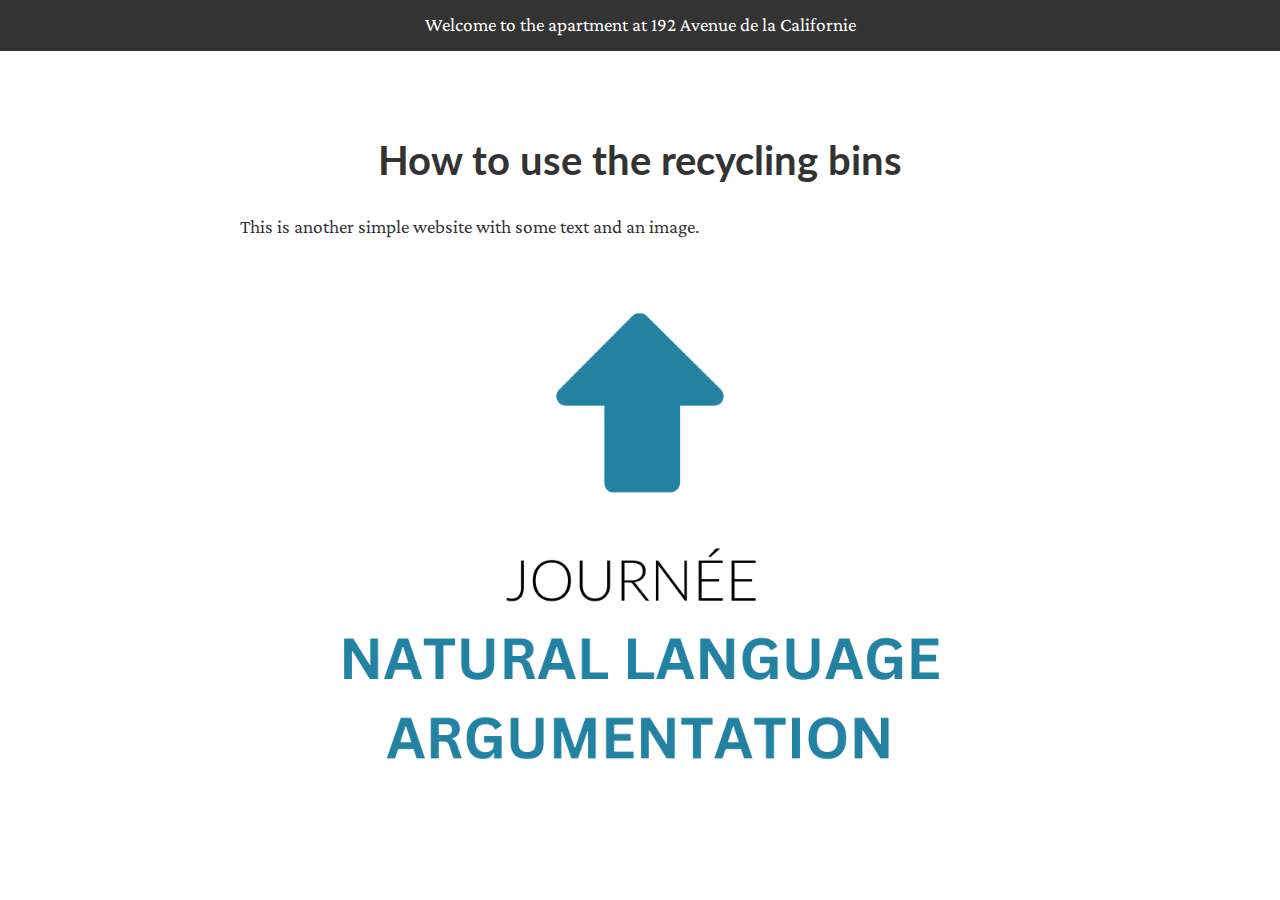
==== recycling_bins.html @ 6d163af9 "Change of design" ====
<!DOCTYPE html>
<html lang="en">
<head>
    <meta charset="UTF-8">
    <meta name="viewport" content="width=device-width, initial-scale=1.0">
    <title>Second Simple Website</title>
    <link rel="stylesheet" href="styles.css">
</head>
<body>
    <nav>
        <!-- <a href="index.html">Home</a> -->
        <!-- <a href="second.html">Second Article</a> -->
        <a> Welcome to the apartment at 192 Avenue de la Californie </a>
    </nav>
    <article>
        <h1>How to use the recycling bins</h1>
        <p>This is another simple website with some text and an image.</p>
        <img src="images/picture2.png" alt="Picture 2">
    </article>
</body>
</html>
---- styles.css ----
/* Importing the 'Computer Modern' font for a LaTeX-like appearance */
@import url('https://fonts.googleapis.com/css2?family=Crimson+Pro:wght@400;700&family=Lato:wght@400;700&display=swap');

body {
    font-family: 'Crimson Pro', serif;
    margin: 0;
    padding: 0;
    background-color: #fff;
    color: #333;
    line-height: 1.6;
}

nav {
    background: #333;
    color: #fff;
    padding: 10px;
    text-align: center;
}

nav a {
    color: #fff;
    margin: 0 15px;
    text-decoration: none;
    font-size: 1.2em;
    /* font-weight: bold; */
}

nav a:hover {
    text-decoration: ;
}

article {
    max-width: 800px;
    margin: 30px auto;
    padding: 20px;
    background: #fff;
}

h1 {
    font-size: 2.5em;
    font-family: 'Lato', sans-serif;
    margin-bottom: 20px;
    color: #333;
    text-align: center;
}

p {
    font-size: 1.2em;
    margin: 20px 0;
}

img {
    display: block;
    margin: 20px auto;
    max-width: 100%;
    height: auto;
}

@media (max-width: 768px) {
    h1 {
        font-size: 2em;
    }
    
    p {
        font-size: 1em;
    }
}
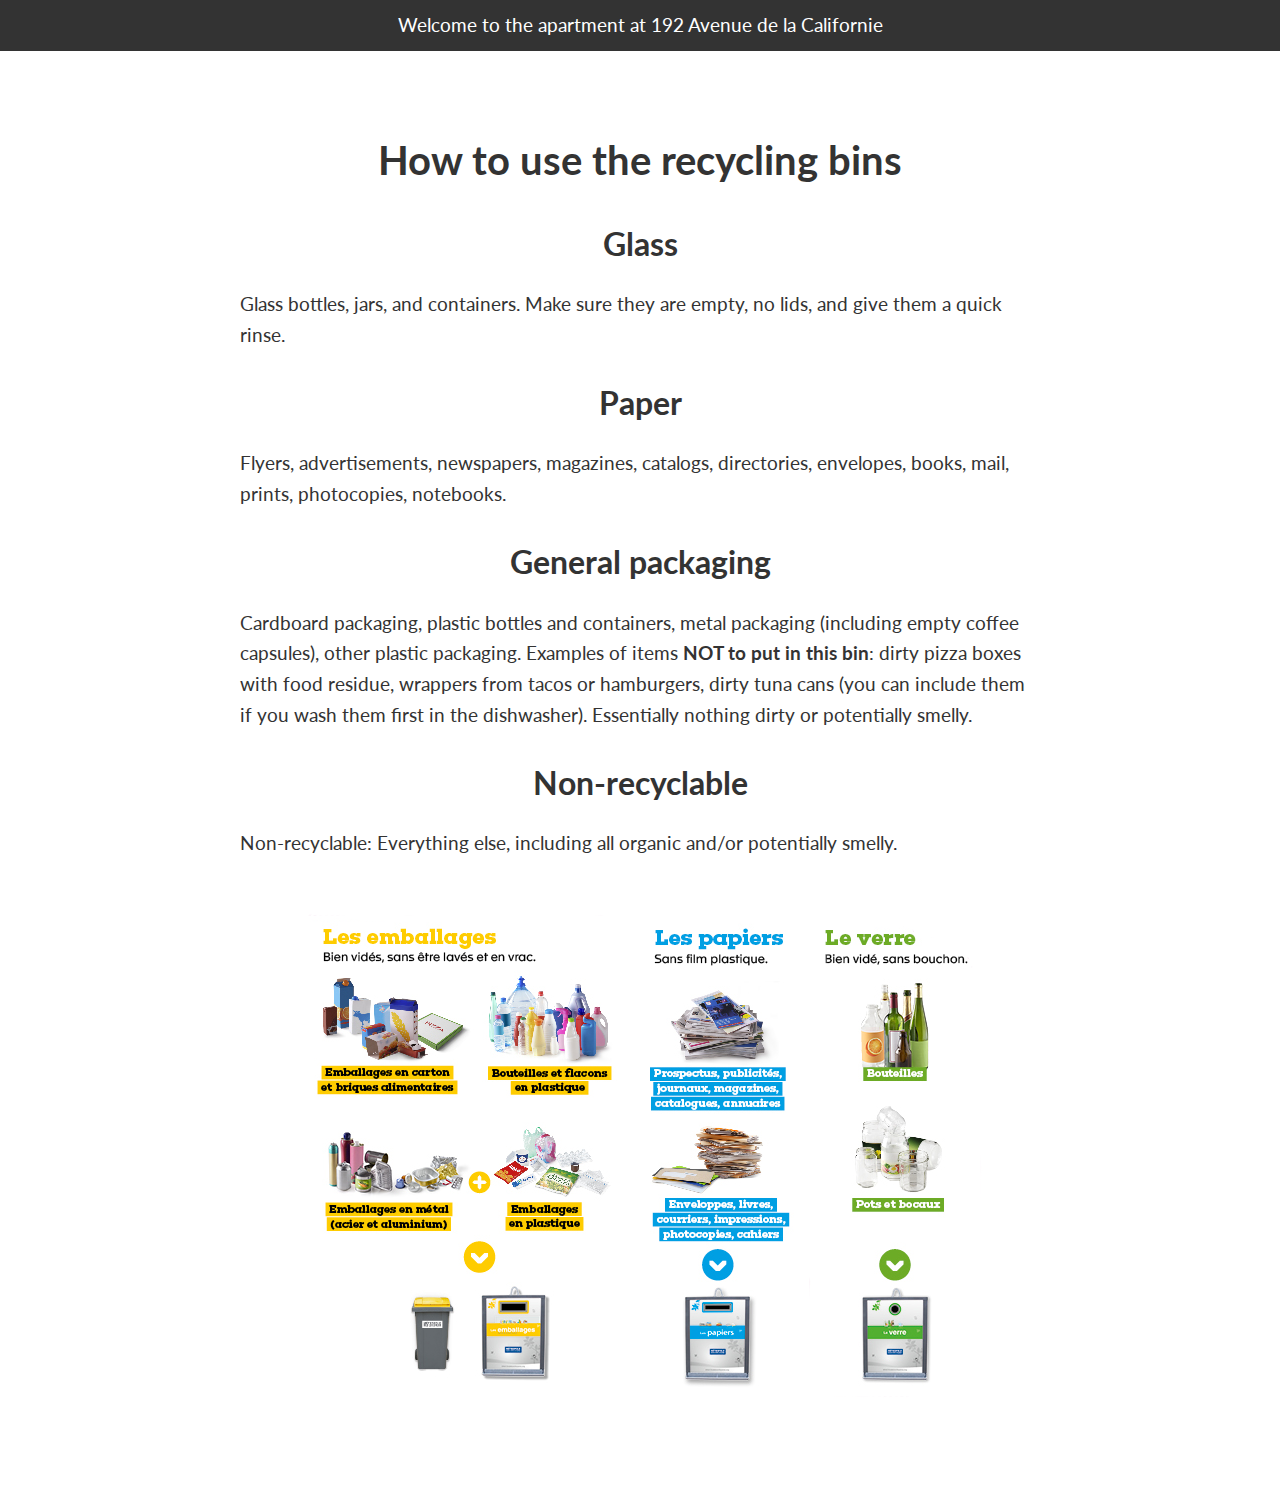
==== commit 9d6c294d: "Add potential conten about recycling" ====
--- a/recycling_bins.html
+++ b/recycling_bins.html
@@ -3,7 +3,7 @@
 <head>
     <meta charset="UTF-8">
     <meta name="viewport" content="width=device-width, initial-scale=1.0">
-    <title>Second Simple Website</title>
+    <title>How to use the recycling bins</title>
     <link rel="stylesheet" href="styles.css">
 </head>
 <body>
@@ -14,8 +14,16 @@
     </nav>
     <article>
         <h1>How to use the recycling bins</h1>
-        <p>This is another simple website with some text and an image.</p>
-        <img src="images/picture2.png" alt="Picture 2">
+        <h2>Glass</h2>
+        <p>Glass bottles, jars, and containers. Make sure they are empty, no lids, and give them a quick rinse.</p>
+        <h2>Paper</h2>
+        <p>Flyers, advertisements, newspapers, magazines, catalogs, directories, envelopes, books, mail, prints, photocopies, notebooks.</p>
+        <h2>General packaging</h2>
+        <p>Cardboard packaging, plastic bottles and containers, metal packaging (including empty coffee capsules), other plastic packaging. 
+            Examples of items <b>NOT to put in this bin</b>: dirty pizza boxes with food residue, wrappers from tacos or hamburgers, dirty tuna cans (you can include them if you wash them first in the dishwasher). Essentially nothing dirty or potentially smelly.</p> 
+        <h2>Non-recyclable</h2>
+        <p>Non-recyclable: Everything else, including all organic and/or potentially smelly.</p>
+        <img src="images/infograph_recycling_bins.png" alt="infograph_recycling_bins">
     </article>
 </body>
 </html>
--- a/styles.css
+++ b/styles.css
@@ -2,7 +2,7 @@
 @import url('https://fonts.googleapis.com/css2?family=Crimson+Pro:wght@400;700&family=Lato:wght@400;700&display=swap');
 
 body {
-    font-family: 'Crimson Pro', serif;
+    font-family: 'Lato', serif;
     margin: 0;
     padding: 0;
     background-color: #fff;
@@ -44,6 +44,14 @@
     text-align: center;
 }
 
+h2 {
+    font-size: 2em;
+    font-family: 'Lato', sans-serif;
+    margin-bottom: 20px;
+    color: #333;
+    text-align: center;
+}
+
 p {
     font-size: 1.2em;
     margin: 20px 0;
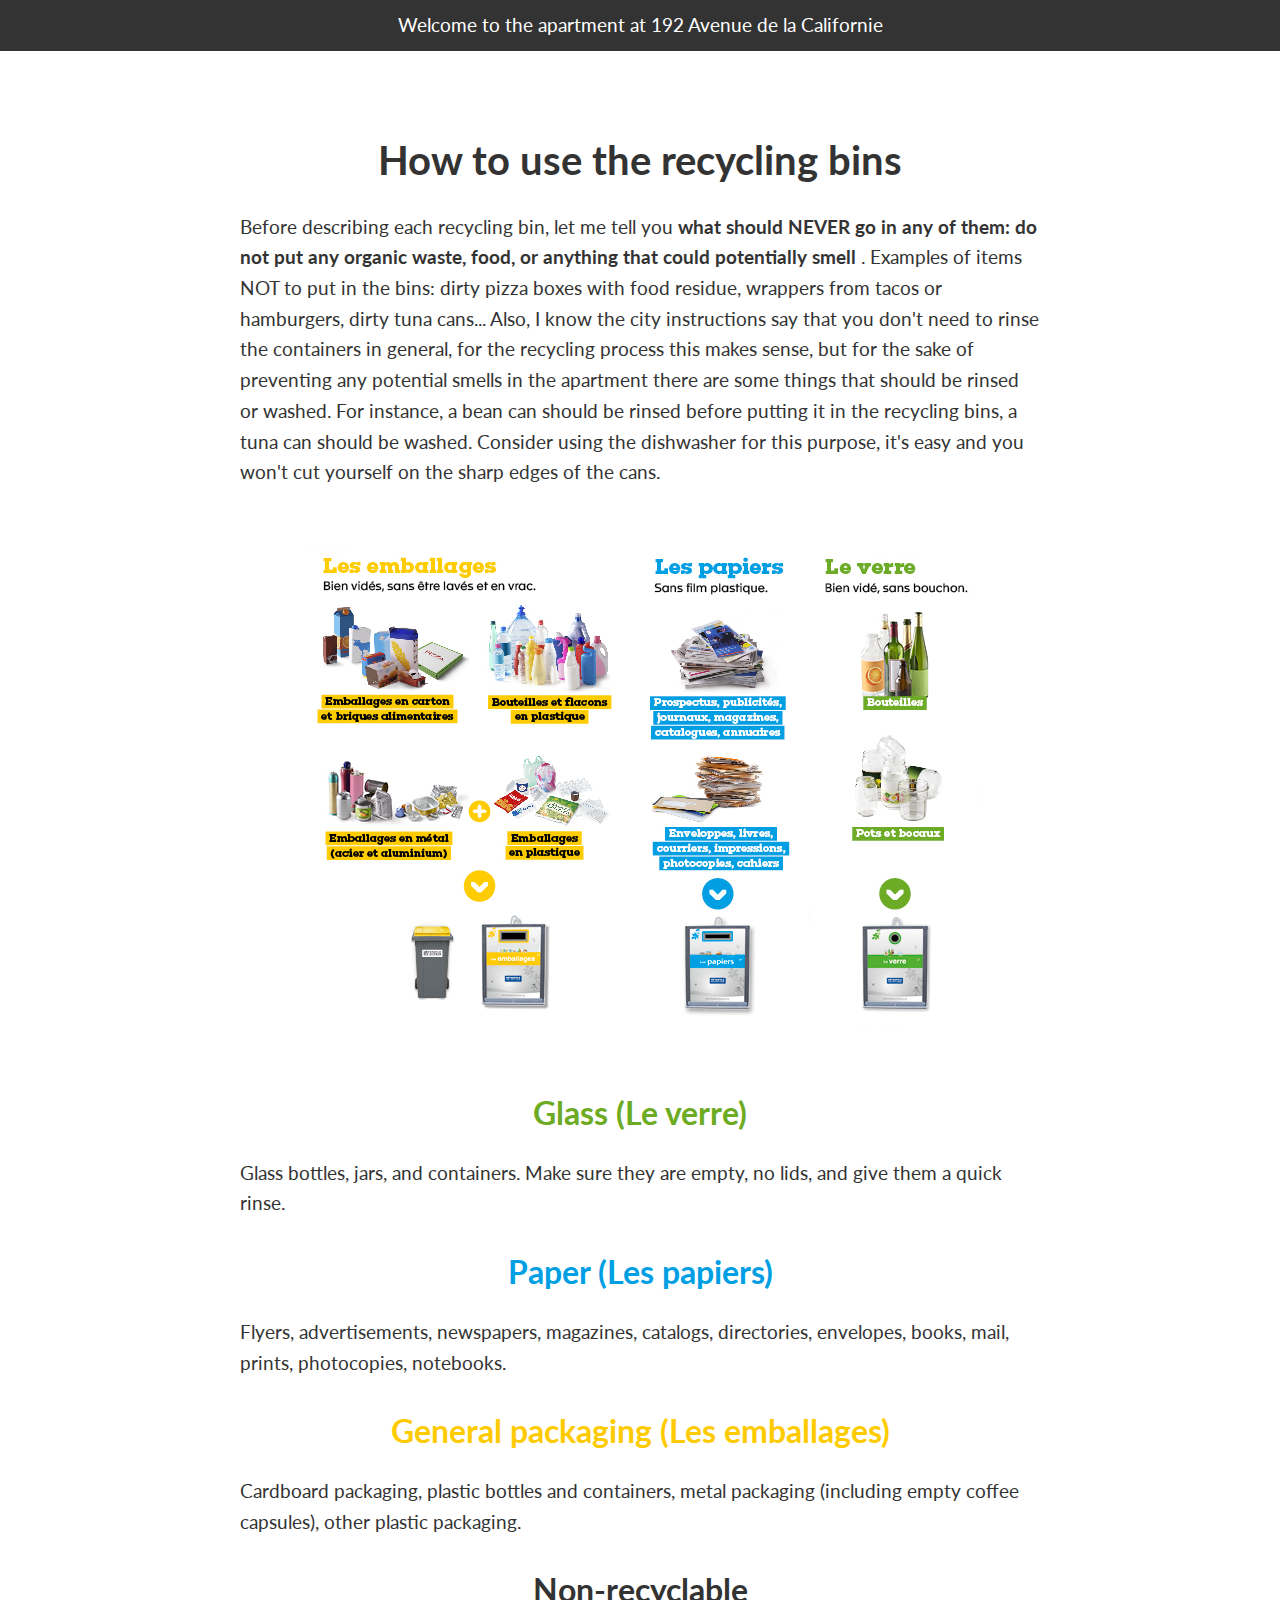
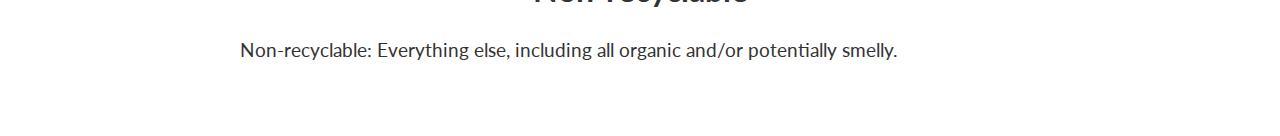
==== commit 5defe6f8: "Add description about recycling bins" ====
--- a/recycling_bins.html
+++ b/recycling_bins.html
@@ -14,16 +14,18 @@
     </nav>
     <article>
         <h1>How to use the recycling bins</h1>
-        <h2>Glass</h2>
+        <p>Before describing each recycling bin, let me tell you <b>what should NEVER go in any of them: do not put any organic waste, food, or anything that could potentially smell </b>. Examples of items NOT to put in the bins: dirty pizza boxes with food residue, wrappers from tacos or hamburgers, dirty tuna cans... Also, I know the city instructions say that you don't need to rinse the containers in general, for the recycling process this makes sense, but for the sake of preventing any potential smells in the apartment there are some things that should be rinsed or washed. For instance, a bean can should be rinsed before putting it in the recycling bins, a tuna can should be washed. Consider using the dishwasher for this purpose, it's easy and you won't cut yourself on the sharp edges of the cans. </p>
+ 
+        <img src="images/infograph_recycling_bins.png" alt="infograph_recycling_bins">
+        
+        <h2 style="color: #6dab23;"> Glass (Le verre)</h2>
         <p>Glass bottles, jars, and containers. Make sure they are empty, no lids, and give them a quick rinse.</p>
-        <h2>Paper</h2>
+        <h2 style="color: #009fe3;">Paper (Les papiers)</h2>
         <p>Flyers, advertisements, newspapers, magazines, catalogs, directories, envelopes, books, mail, prints, photocopies, notebooks.</p>
-        <h2>General packaging</h2>
+        <h2 style="color: #fecb00;">General packaging (Les emballages)</h2>
         <p>Cardboard packaging, plastic bottles and containers, metal packaging (including empty coffee capsules), other plastic packaging. 
-            Examples of items <b>NOT to put in this bin</b>: dirty pizza boxes with food residue, wrappers from tacos or hamburgers, dirty tuna cans (you can include them if you wash them first in the dishwasher). Essentially nothing dirty or potentially smelly.</p> 
         <h2>Non-recyclable</h2>
         <p>Non-recyclable: Everything else, including all organic and/or potentially smelly.</p>
-        <img src="images/infograph_recycling_bins.png" alt="infograph_recycling_bins">
     </article>
 </body>
 </html>
